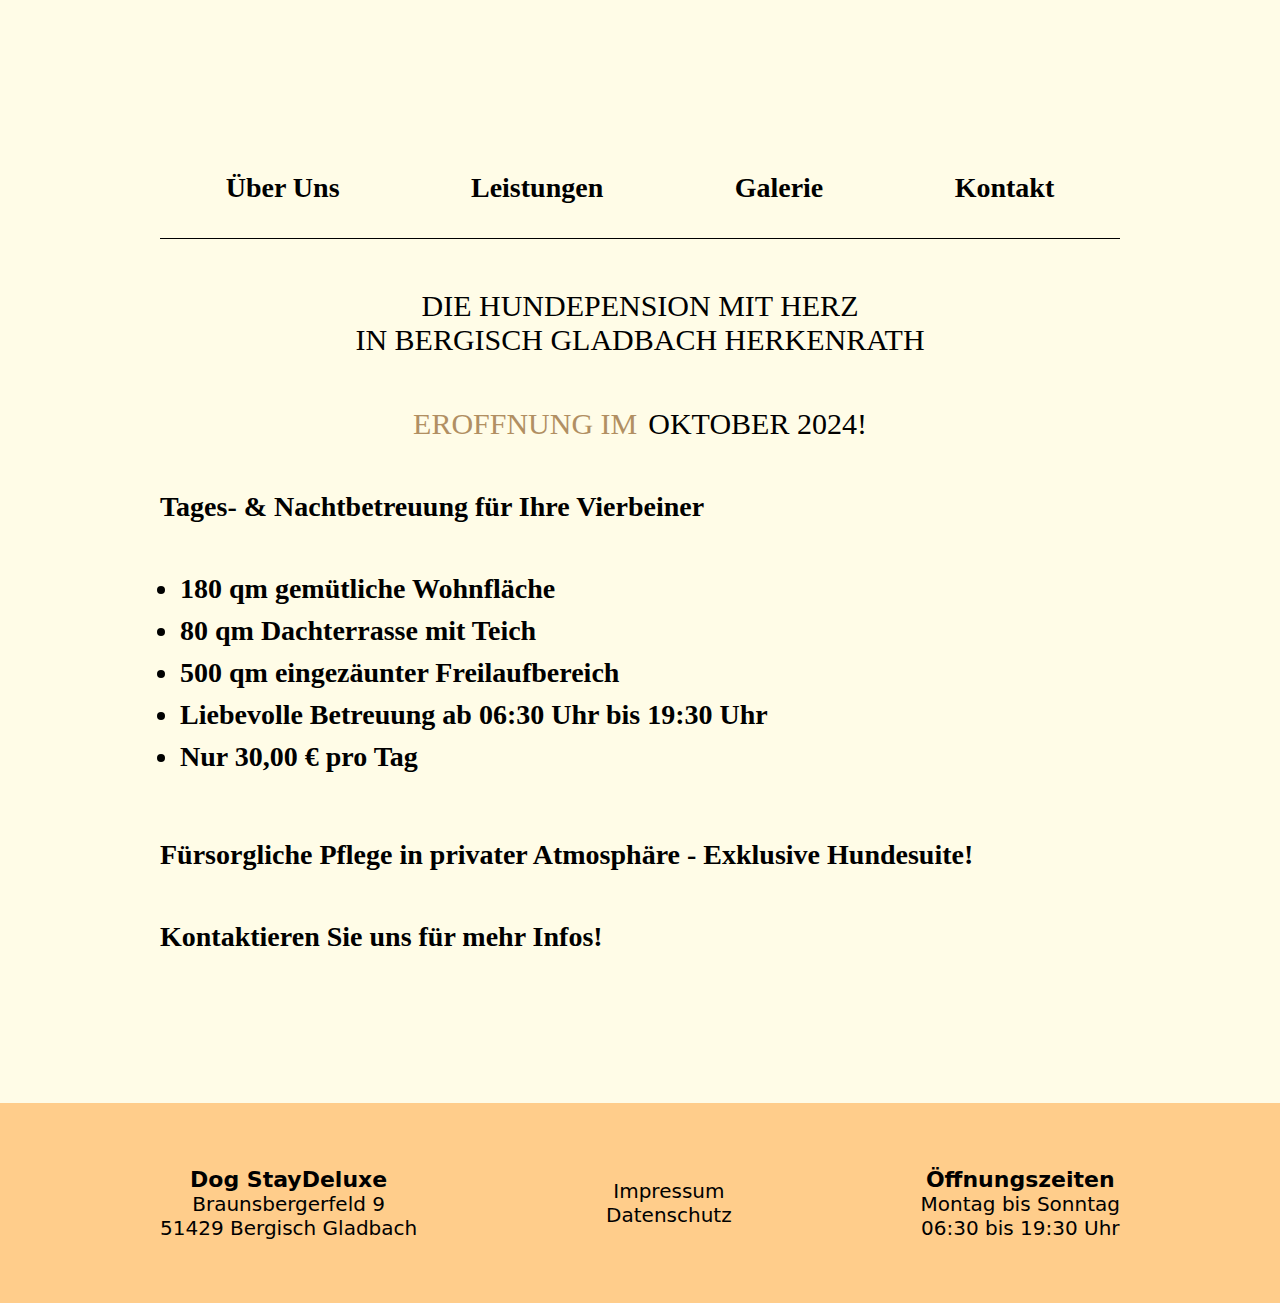
==== index.html @ 6c716760 "Add files via upload" ====
<!DOCTYPE html>

<html lang="en">

<head>

    <!-- Meta -->
    <meta charset="UTF-8">
    <meta name="viewport" content="width=device-width, initial-scale=1.0">

    <!-- Link -->
    <link rel="stylesheet" href="./style.css">
    <script src="./script.js" defer></script>

    <!-- Favicon -->
    <link rel="icon" type="image/x-icon" href="">

    <!-- Title -->
    <title>Dog StayDeluxe</title>

</head>

<body>

    <div class="patch patch-L" id="patch-1"><img src="./src/img/paw.png" alt=""></div>
    <div class="patch patch-L" id="patch-2"><img src="./src/img/paw.png" alt=""></div>

    <div class="container">

        <div class="logo">
            <a href="#">
                <img src="./src/img/logo.png" alt="">
            </a>
        </div>

        <div class="navbar">
            <a onclick="pageSwitch(1)" id="page_switch_1" class="navbar-active"><img src="./src/img/paw.png" alt="">
                <p>Über Uns</p>
            </a>
            <a onclick="pageSwitch(2)" id="page_switch_2"><img src="./src/img/paw.png" alt="">
                <p>Leistungen</p>
            </a>
            <a onclick="pageSwitch(3)" id="page_switch_3"><img src="./src/img/paw.png" alt="">
                <p>Galerie</p>
            </a>
            <a onclick="pageSwitch(4)" id="page_switch_4"><img src="./src/img/paw.png" alt="">
                <p>Kontakt</p>
            </a>
        </div>

        <section id="page_1">

            <div class="patch patch-L" id="patch-3"><img src="./src/img/bone.png" alt=""></div>

            <div class="title">
                <h1>Die Hundepension mit Herz</h1>
                <h1>in Bergisch Gladbach Herkenrath</h1>
            </div>

            <div class="title">
                <span>
                    <h1 class="txt-beige">Eroffnung im</h1>
                    <h1>Oktober 2024!</h1>
                </span>
            </div>

            <div class="subtitle">
                <h2>Tages- & Nachtbetreuung für Ihre Vierbeiner</h2>
            </div>

            <ul class="list">
                <h2>
                    <li>180 qm gemütliche Wohnfläche</li>
                </h2>
                <h2>
                    <li>80 qm Dachterrasse mit Teich</li>
                </h2>
                <h2>
                    <li>500 qm eingezäunter Freilaufbereich</li>
                </h2>
                <h2>
                    <li>Liebevolle Betreuung ab 06:30 Uhr bis 19:30 Uhr</li>
                </h2>
                <h2>
                    <li>Nur 30,00 € pro Tag</li>
                </h2>
            </ul>

            <div class="subtitle">
                <h2>Fürsorgliche Pflege in privater Atmosphäre - Exklusive Hundesuite!</h2>
            </div>

            <div class="subtitle">
                <h2>Kontaktieren Sie uns für mehr Infos!</h2>
            </div>

            <span class="home-img">
                <img src="./src/img/home.png" alt="">
            </span>

        </section>

        <section id="page_2">

            <div class="subtitle">
                <h2>Unsere Leistungen</h2>
            </div>

            <ul class="list">
                <h3>
                    <li>Tagesbetreuung & Nachtbetreuung für Ihren Hund</li>
                </h3>
                <h3>
                    <li>Großzügige Freilauņäche mit Bäumen, Sträuchern, Sand und Wasser</li>
                </h3>
                <h3>
                    <li> Gemütliche Holzhütte für Erholung und Schutz vor Wind und Wetter</li>
                </h3>
                <h3>
                    <li>Intensive und liebevolle Betreuung - Fürsorgliche Pflege in privater Atmosphäre</li>
                </h3>
            </ul>

            <div class="subtitle">
                <h2>Warum Dog StayDeluxe?</h2>
            </div>

            <ul class="list">
                <h3>
                    <li>Moderne und sichere Anlage</li>
                </h3>
                <h3>
                    <li>Engagiertes Team mit Herz und Erfahrung</li>
                </h3>
                <h3>
                    <li>Begrenzte Übernachtungsplätze für intensive Urlaubsbetreuung</li>
                </h3>
                <h3>
                    <li>Exklusive Hundesuite - Ihr Hund ist bei uns bestens aufgehoben!</li>
                </h3>
            </ul>

        </section>

        <section id="page_3">

            <div class="gallery-container">

                <h1>Galerie</h1>

                <div class="gallery">

                    <div class="gallery-column">
                        <img src="./src/img/gallery/1/1.jpg" alt="">
                        <img src="./src/img/gallery/1/2.jpg" alt="">
                        <img src="./src/img/gallery/1/3.jpg" alt="">
                        <img src="./src/img/gallery/1/4.jpg" alt="">
                        <img src="./src/img/gallery/1/5.jpg" alt="">
                        <img src="./src/img/gallery/1/6.jpg" alt="">
                        <img src="./src/img/gallery/1/7.jpg" alt="">
                        <img src="./src/img/gallery/1/8.jpg" alt="">
                        <img src="./src/img/gallery/1/9.jpg" alt="">
                    </div>

                    <div class="gallery-column">
                        <img src="./src/img/gallery/2/1.jpg" alt="">
                        <img src="./src/img/gallery/2/2.jpg" alt="">
                        <img src="./src/img/gallery/2/3.jpg" alt="">
                        <img src="./src/img/gallery/2/4.jpg" alt="">
                        <img src="./src/img/gallery/2/5.jpg" alt="">
                        <img src="./src/img/gallery/2/6.jpg" alt="">
                        <img src="./src/img/gallery/2/7.jpg" alt="">
                        <img src="./src/img/gallery/2/8.jpg" alt="">
                        <img src="./src/img/gallery/2/9.jpg" alt="">
                    </div>

                    <div class="gallery-column">
                        <img src="./src/img/gallery/3/1.jpg" alt="">
                        <img src="./src/img/gallery/3/2.jpg" alt="">
                        <img src="./src/img/gallery/3/3.jpg" alt="">
                        <img src="./src/img/gallery/3/4.jpg" alt="">
                        <img src="./src/img/gallery/3/5.jpg" alt="">
                        <img src="./src/img/gallery/3/6.jpg" alt="">
                        <img src="./src/img/gallery/3/7.jpg" alt="">
                        <img src="./src/img/gallery/3/8.jpg" alt="">
                        <img src="./src/img/gallery/3/9.jpg" alt="">
                    </div>

                </div>

            </div>

        </section>

        <section id="page_4">

            <div class="contact-container">

                <div class="contact-container-left">
                    <iframe
                        src="https://www.google.com/maps/embed?pb=!1m18!1m12!1m3!1d2511.412161683392!2d7.195212276875518!3d50.990055348364756!2m3!1f0!2f0!3f0!3m2!1i1024!2i768!4f13.1!3m3!1m2!1s0x47bed722d9f4b6f7%3A0x949e0a7d70e632f0!2sBraunsberger%20Feld%209%2C%2051429%20Bergisch%20Gladbach%2C%20Deutschland!5e0!3m2!1sde!2suk!4v1724325847123!5m2!1sde!2suk"
                        style="border:0;" allowfullscreen="" loading="lazy"
                        referrerpolicy="no-referrer-when-downgrade"></iframe>
                </div>

                <div class="contact-container-right">
                    <div class="contact-item">
                        <h2>
                            Tel. oder WhatsApp
                        </h2>
                        <a href="tel://01707020128" class="contact-item-txt">
                            0170 7020128
                        </a>
                    </div>

                    <div class="contact-item">
                        <h2>Öffnungszeiten</h2>
                        <div class="contact-item-txt">
                            <p>Montag bis Sonntag</p>
                            <p>Ab 06:30 Uhr</p>
                            <p>Abholung bis 19:30 Uhr</p>
                        </div>
                    </div>

                    <div class="contact-item">
                        <h2>Anfahrt</h2>
                        <div class="contact-item-txt">
                            <p>Braunsbergerfeld 9</p>
                            <p>51429 Bergisch Gladbach</p>
                        </div>
                    </div>
                </div>

            </div>

        </section>

    </div>

    <footer>
        <div class="footer-container">
            <div class="footer-item footer-item-secondary">
                <h4>Dog StayDeluxe</h4>
                <p>Braunsbergerfeld 9</p>
                <p>51429 Bergisch Gladbach</p>
            </div>
            <div class="footer-item">
                <a target="_blank" href="./impressum.html">Impressum</a>
                <a target="_blank" href="./datenschutz.html">Datenschutz</a>
            </div>
            <div class="footer-item footer-item-secondary">
                <h4>Öffnungszeiten</h4>
                <p>Montag bis Sonntag</p>
                <p>06:30 bis 19:30 Uhr</p>
            </div>
        </div>
    </footer>

</body>

</html>
---- style.css ----
/* ---------------------------------------------------------------------------------------------------- */
/*                                               Import                                                 */
/* ---------------------------------------------------------------------------------------------------- */

@font-face {
    font-family: 'Aristotelica';
    src: url('./src/fonts/Aristotelica.otf') format('woff');
    font-weight: normal;
    font-style: normal;
}

@font-face {
    font-family: 'Aquatico';
    src: url('./src/fonts/Aquatico.otf') format('woff');
    font-weight: normal;
    font-style: normal;
}

:root {
    --width: 960px;

    --margin: 50px;

    --bg-color: #FFFCE7;
    --txt-color-beige: #B18F62;
}

/* ---------------------------------------------------------------------------------------------------- */
/*                                                Body                                                  */
/* ---------------------------------------------------------------------------------------------------- */

body {
    margin: 0;
    padding: 0;

    background-color: var(--bg-color);

    font-family: "Aristotelica";

    display: flex;
    flex-direction: column;
    justify-content: center;
    align-items: center;

}

.container {
    width: var(--width);

    margin-top: 20px;
    margin-bottom: 50px;

    display: flex;
    flex-direction: column;
    align-items: center;
}

h1,
h2,
h3,
h4,
p,
a {
    margin: 0;
    padding: 0;
    text-decoration: none;
    color: inherit;
}

a {
    cursor: pointer;
}


/* ---------------------------------------------------------------------------------------------------- */
/*                                               Patches                                                */
/* ---------------------------------------------------------------------------------------------------- */

.patch {
    position: absolute;
}

.patch img {
    width: 100%;
}

.patch-S {
    width: 60px;
}

.patch-M {
    width: 80px;
}

.patch-L {
    width: 100px;
}

#patch-1 {
    top: 5vh;
    right: 5vw;

    transform: rotate(30deg);
}

#patch-2 {
    top: 20vh;
    left: 10vw;
}

#patch-3 {
    top: 700px;
    right: 25vw;

    transform: rotate(120deg)
}


/* ---------------------------------------------------------------------------------------------------- */
/*                                                Logo                                                  */
/* ---------------------------------------------------------------------------------------------------- */

.logo {
    width: 450px;

    margin-top: var(--margin);
}

.logo img {
    width: 100%;
}

/* ---------------------------------------------------------------------------------------------------- */
/*                                               Navbar                                                 */
/* ---------------------------------------------------------------------------------------------------- */

.navbar {
    width: 100%;
    height: 100px;

    margin-top: var(--margin);

    border-bottom: 1px solid black;

    font-family: "Aristotelica";
    font-size: 28px;
    font-weight: 600;

    display: flex;
    flex-direction: row;
    justify-content: space-around;
    align-items: center;
}

.navbar a {
    position: relative;

    display: flex;
    flex-direction: row;
    justify-content: flex-end;
    align-items: center;

    gap: 5px;

    cursor: pointer;
}

.navbar a img {
    width: 25px;
    transform: translateY(-2px);

    position: absolute;
    left: -30px;

    display: none;
}

.navbar a:hover img,
.navbar-active img {
    display: flex !important;
}


/* ---------------------------------------------------------------------------------------------------- */
/*                                               Pages                                                  */
/* ---------------------------------------------------------------------------------------------------- */

#page_1 {
    width: 100%;

    display: flex;
    flex-direction: column;
    justify-content: center;
    align-items: center;
}

#page_2 {
    width: 100%;

    display: none;
    flex-direction: column;
    justify-content: center;
    align-items: center;
}

#page_3 {
    width: 100%;

    display: none;
    flex-direction: column;
    justify-content: center;
    align-items: center;
}

#page_4 {
    width: 100%;

    display: none;
    flex-direction: column;
    justify-content: center;
    align-items: center;
}


/* ---------------------------------------------------------------------------------------------------- */
/*                                                Items                                                 */
/* ---------------------------------------------------------------------------------------------------- */

.title {
    margin-top: var(--margin);

    display: flex;
    flex-direction: column;
    justify-content: center;
    align-items: center;

    text-transform: uppercase;
}

.title span {
    display: flex;
    flex-direction: row;
    align-items: center;

    gap: 11px;
}

h1 {
    font-family: "Aquatico";
    text-align: center;

    font-size: 30px;
    font-weight: 300;
}

.subtitle {
    width: 100%;

    margin-top: var(--margin);

    display: flex;
    flex-direction: row;
    gap: 10px;
}

h2 {
    font-family: "Aristotelica";
    text-align: left;

    font-size: 28px;
    font-weight: 600;
}

h3 {
    font-family: "Aristotelica";
    text-align: left;

    font-size: 28px;
    font-weight: 400;
}


.list {
    width: 100%;

    margin-top: var(--margin);

    display: flex;
    flex-direction: column;

    gap: 10px;
}

/* ---------------------------------------------------------------------------------------------------- */
/*                                              Gallerie                                                */
/* ---------------------------------------------------------------------------------------------------- */

.gallery-container {
    margin-top: var(--margin);
}

.gallery-container h1 {
    margin-bottom: var(--margin);
}

.gallery {
    display: flex;
    flex-direction: row;

    gap: 20px;
}

.gallery-column {
    display: flex;
    flex-direction: column;

    gap: 20px
}

.gallery img {
    width: 100%;
    height: 100%;

    border-radius: 5px;

    object-fit: cover;

    transition: all 0.2s ease;
    cursor: pointer;
}

.gallery img:hover {
    transform: scale(1.03);
}


/* ---------------------------------------------------------------------------------------------------- */
/*                                              Contact                                                 */
/* ---------------------------------------------------------------------------------------------------- */

.contact-container {
    width: 100%;

    display: flex;
    flex-direction: row;
    justify-content: left;
}

.contact-item {
    width: 100%;

    margin-top: var(--margin);

    display: flex;
    flex-direction: column;
}

.contact-item-txt {
    margin-top: 20px;

    font-size: 22px;
    font-weight: 600;

    display: flex;
    flex-direction: column;

    gap: 10px;
}

.contact-item h2 {
    text-decoration: underline;

    font-weight: 700;

    cursor: default;
}

.contact-container-left iframe {
    width: 500px;
    height: 400px;

    margin-top: 35px;
}

.contact-container-right {
    margin-left: 50px;
}


/* ---------------------------------------------------------------------------------------------------- */
/*                                                imgs                                                  */
/* ---------------------------------------------------------------------------------------------------- */

.home-img {
    width: 844px;
    margin-top: var(--margin);

    display: flex;
    flex-direction: row;
    justify-content: center;
    align-items: center;
}

.home-img img {
    width: 100%;
}


/* ---------------------------------------------------------------------------------------------------- */
/*                                                footer                                                */
/* ---------------------------------------------------------------------------------------------------- */

footer {
    width: 100%;
    height: 200px;

    margin-top: var(--margin);

    background-color: #ffcd8b;

    font-family: system-ui, -apple-system, BlinkMacSystemFont, 'Segoe UI', Roboto, Oxygen, Ubuntu, Cantarell, 'Open Sans', 'Helvetica Neue', sans-serif;

    display: flex;
    justify-content: center;
    align-items: center;
}

.footer-container {
    width: var(--width);

    height: 150px;

    display: flex;
    flex-direction: row;
    justify-content: space-between;
    align-items: center;
}

.footer-item {
    display: flex;
    flex-direction: column;
    justify-content: center;
    align-items: center;

    text-align: center;
}

.footer-item a:hover {
    text-decoration: underline;
}

h4 {
    font-size: 22px;
}

.footer-item p,
.footer-item a {
    font-size: 20px;
}


/* ---------------------------------------------------------------------------------------------------- */
/*                                                 txt                                                  */
/* ---------------------------------------------------------------------------------------------------- */

.txt-beige {
    color: var(--txt-color-beige);
}


/* ---------------------------------------------------------------------------------------------------- */
/*                                                Media                                                 */
/* ---------------------------------------------------------------------------------------------------- */

@media screen and (max-width: 980px) {
    :root {
        --width: 90vw;
    }

    .patch {
        display: none;
    }

    .patch-imgs {
        display: flex;
    }

    .logo {
        width: 400px;
    }

    h1 {
        font-size: 26px;
    }

    h2, h3, .contact-item-txt {
        font-size: 24px;
    }

    .home-img {
        width: 100%;
    }

    .contact-container-left iframe {
        width: 400px;
    }
}

@media screen and (max-width: 770px) {
    .logo {
        width: 350px;
    }

    .footer-item-secondary {
        display: none;
    }

    .footer-container {
        justify-content: center;
    }

    .gallery {
        flex-direction: column;
    }

    .gallery img:hover {
        transform: none;
    }

    .contact-container {
        flex-direction: column-reverse;
        align-items: center;
        justify-content: left;
    }

    .contact-container-right {
        width: 80vw;

        margin-left: 0;
        justify-content: space-between;
    }

    .contact-item {
        width: 80vw;
        flex-direction: row;
        justify-content: space-between;
    }

    .contact-item-txt {
        margin-top: 0;
        text-align: right;
    }

    .contact-container-left iframe {
        width: var(--width);
        height: 300px;
    }
}

@media screen and (max-width: 670px) {
    .logo {
        width: 300px;
    }

    h1 {
        font-size: 22px;
    }

    h2, h3, .contact-item-txt {
        font-size: 20px;
    }

    .navbar {
        font-size: 23px;
    }

    .navbar a img {
        width: 22px;
        transform: translateX(3px) translateY(-3px);
    }
}

@media screen and (max-width: 605px) {
    :root {
        --margin: 40px;
    }

    .logo {
        width: 250px;
    }

    .navbar {
        font-size: 23px;
    }

    .navbar a:hover img,
    .navbar-active img {
        display: none !important;
    }

    .navbar-active {
        border-bottom: 1px solid black;
        padding-bottom: 4px;
    }
}

@media screen and (max-width: 500px) {
    :root {
        --margin: 30px;
    }

    h1 {
        font-size: 20px;
    }

    h2, h3, .contact-item-txt {
        font-size: 18px;
    }

    .navbar {
        font-size: 20px;
    }
}

@media screen and (max-width: 380px) {
    h1 {
        font-size: 18px;
    }

    h2, h3, .contact-item-txt {
        font-size: 16px;
    }
}
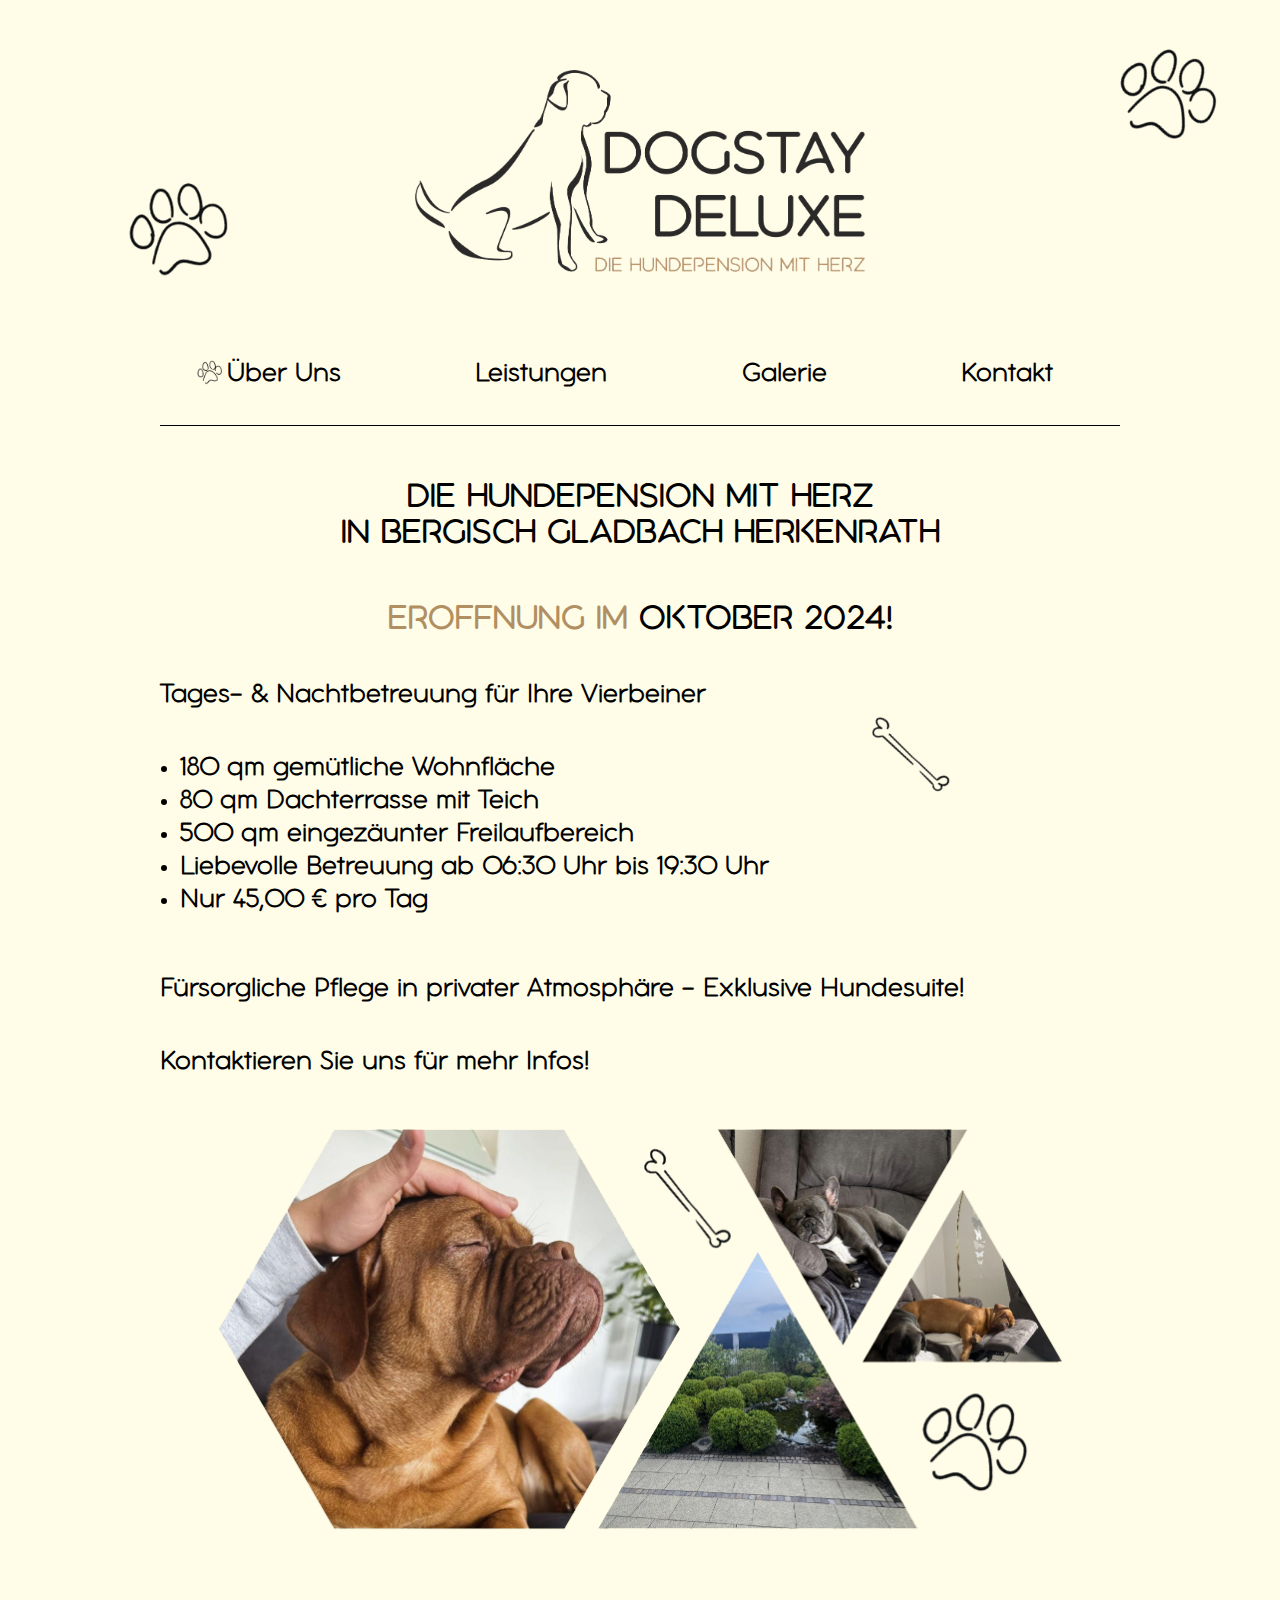
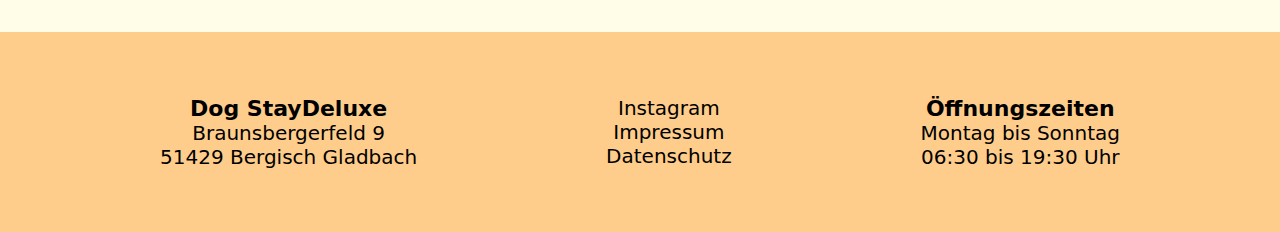
==== commit 003dc92b: "Add files via upload" ====
--- a/index.html
+++ b/index.html
@@ -82,7 +82,7 @@
                     <li>Liebevolle Betreuung ab 06:30 Uhr bis 19:30 Uhr</li>
                 </h2>
                 <h2>
-                    <li>Nur 30,00 € pro Tag</li>
+                    <li>Nur 45,00 € pro Tag</li>
                 </h2>
             </ul>
 
@@ -196,13 +196,6 @@
 
             <div class="contact-container">
 
-                <div class="contact-container-left">
-                    <iframe
-                        src="https://www.google.com/maps/embed?pb=!1m18!1m12!1m3!1d2511.412161683392!2d7.195212276875518!3d50.990055348364756!2m3!1f0!2f0!3f0!3m2!1i1024!2i768!4f13.1!3m3!1m2!1s0x47bed722d9f4b6f7%3A0x949e0a7d70e632f0!2sBraunsberger%20Feld%209%2C%2051429%20Bergisch%20Gladbach%2C%20Deutschland!5e0!3m2!1sde!2suk!4v1724325847123!5m2!1sde!2suk"
-                        style="border:0;" allowfullscreen="" loading="lazy"
-                        referrerpolicy="no-referrer-when-downgrade"></iframe>
-                </div>
-
                 <div class="contact-container-right">
                     <div class="contact-item">
                         <h2>
@@ -245,8 +238,9 @@
                 <p>51429 Bergisch Gladbach</p>
             </div>
             <div class="footer-item">
-                <a target="_blank" href="./impressum.html">Impressum</a>
-                <a target="_blank" href="./datenschutz.html">Datenschutz</a>
+                <a target="_blank" href="https://instagram.com/dog_stay_deluxe/">Instagram</a>
+                <a href="./impressum.html">Impressum</a>
+                <a href="./datenschutz.html">Datenschutz</a>
             </div>
             <div class="footer-item footer-item-secondary">
                 <h4>Öffnungszeiten</h4>
--- a/style.css
+++ b/style.css
@@ -460,6 +460,36 @@
 
 
 /* ---------------------------------------------------------------------------------------------------- */
+/*                                             imprint                                                  */
+/* ---------------------------------------------------------------------------------------------------- */
+
+.imprint {
+    width: var(--width);
+    margin-top: var(--margin);
+
+    display: flex;
+    flex-direction: column;
+    gap: 25px;
+}
+
+.imprint * {
+    text-align: left;
+    list-style: none;
+}
+
+.imprint h3 {
+    font-size: 20px;
+    font-weight: 600;
+}
+
+.imprint-container {
+    display: flex;
+    flex-direction: column;
+    gap: 10px;
+}
+
+
+/* ---------------------------------------------------------------------------------------------------- */
 /*                                                 txt                                                  */
 /* ---------------------------------------------------------------------------------------------------- */
 
@@ -503,6 +533,10 @@
 
     .contact-container-left iframe {
         width: 400px;
+    }
+
+    .imprint-head {
+        font-size: 28px;
     }
 }
 
@@ -534,14 +568,14 @@
     }
 
     .contact-container-right {
-        width: 80vw;
+        width: var(--width);
 
         margin-left: 0;
         justify-content: space-between;
     }
 
     .contact-item {
-        width: 80vw;
+        width: var(--width);
         flex-direction: row;
         justify-content: space-between;
     }
@@ -571,13 +605,17 @@
     }
 
     .navbar {
-        font-size: 23px;
+        font-size: 21px;
     }
 
     .navbar a img {
         width: 22px;
         transform: translateX(3px) translateY(-3px);
     }
+
+    .imprint-head {
+        font-size: 24px;
+    }
 }
 
 @media screen and (max-width: 605px) {
@@ -590,7 +628,7 @@
     }
 
     .navbar {
-        font-size: 23px;
+        font-size: 20px;
     }
 
     .navbar a:hover img,
@@ -602,6 +640,10 @@
         border-bottom: 1px solid black;
         padding-bottom: 4px;
     }
+
+    .imprint-head {
+        font-size: 24px;
+    }
 }
 
 @media screen and (max-width: 500px) {
@@ -618,7 +660,11 @@
     }
 
     .navbar {
-        font-size: 20px;
+        font-size: 18px;
+    }
+
+    .imprint-head {
+        font-size: 24px;
     }
 }
 
@@ -630,4 +676,8 @@
     h2, h3, .contact-item-txt {
         font-size: 16px;
     }
+
+    .imprint-head {
+        font-size: 28px;
+    }
 }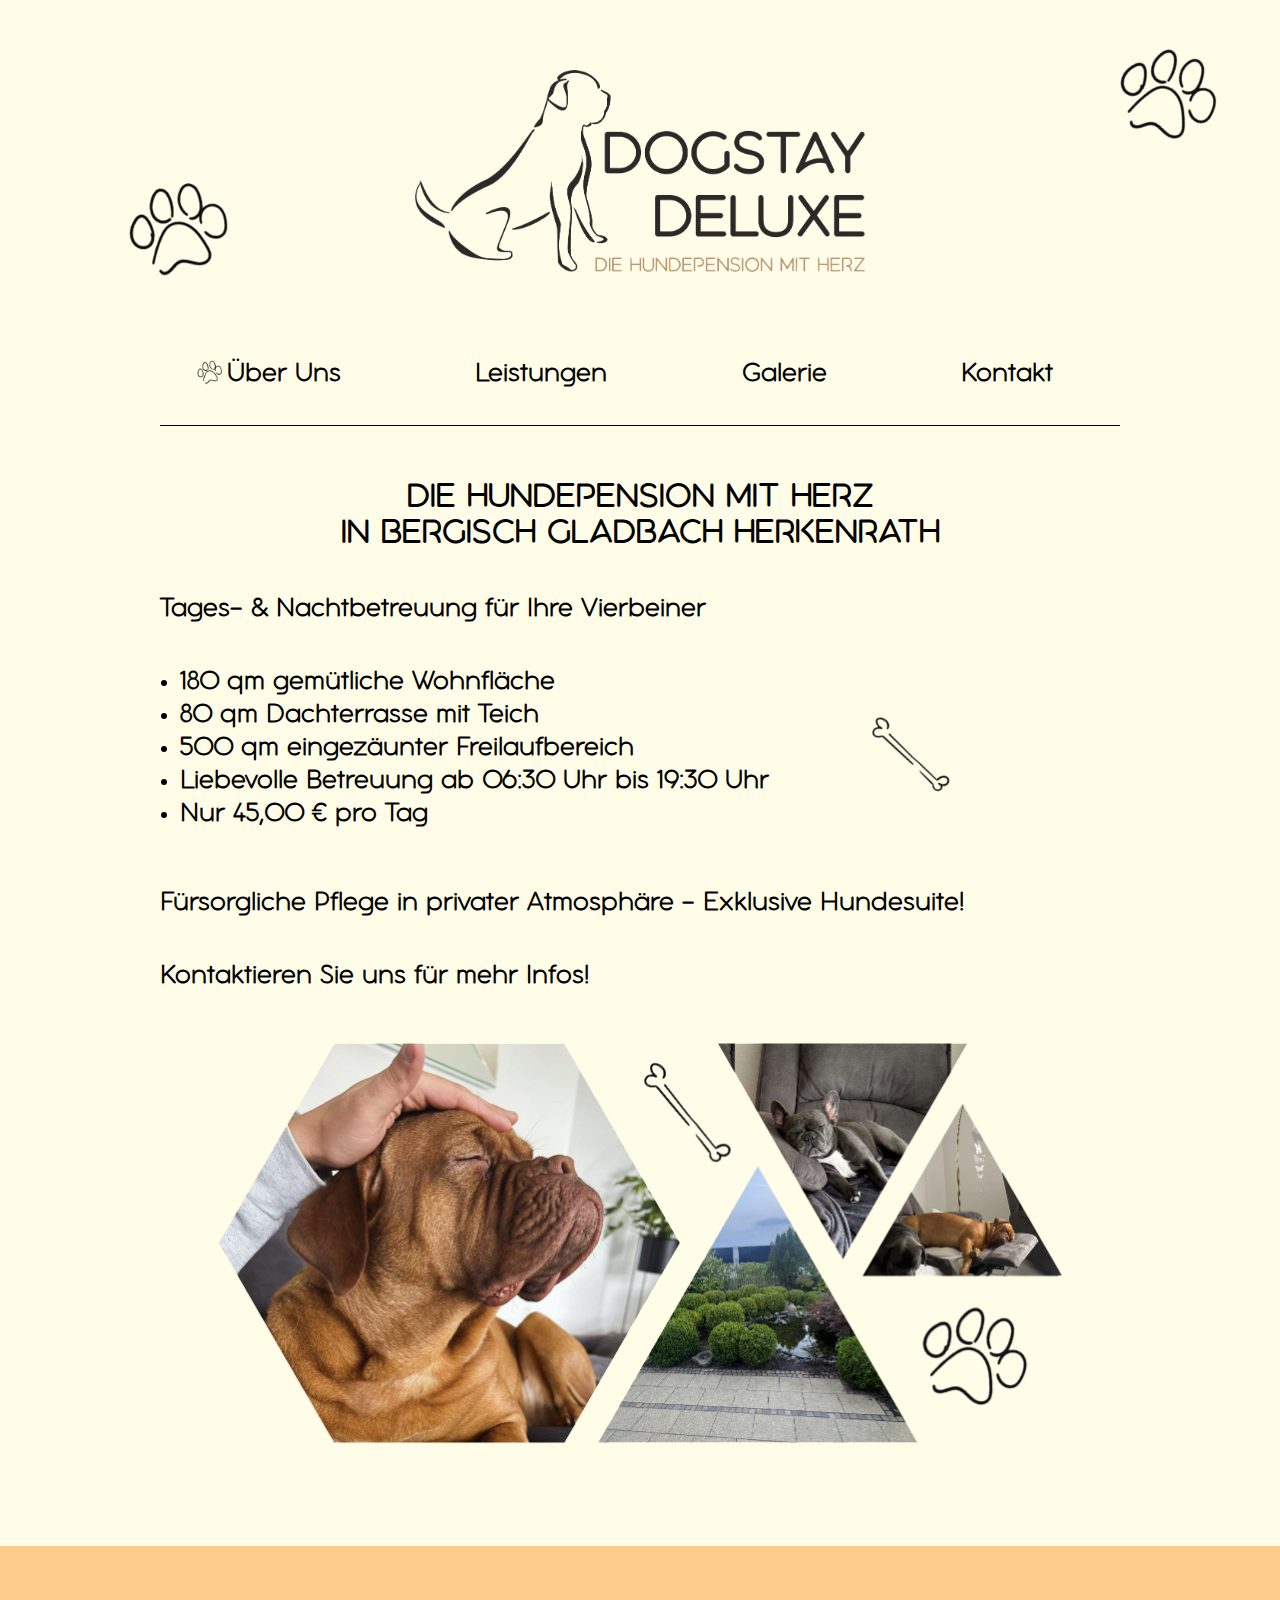
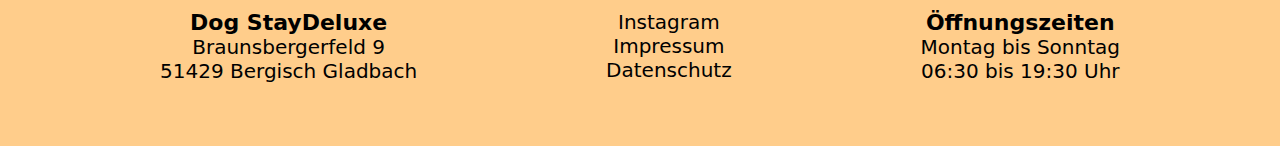
==== commit 44dc9f41: "Add files via upload" ====
--- a/index.html
+++ b/index.html
@@ -57,13 +57,6 @@
                 <h1>in Bergisch Gladbach Herkenrath</h1>
             </div>
 
-            <div class="title">
-                <span>
-                    <h1 class="txt-beige">Eroffnung im</h1>
-                    <h1>Oktober 2024!</h1>
-                </span>
-            </div>
-
             <div class="subtitle">
                 <h2>Tages- & Nachtbetreuung für Ihre Vierbeiner</h2>
             </div>
@@ -145,6 +138,16 @@
         <section id="page_3">
 
             <div class="gallery-container">
+
+                <h1>Videos</h1>
+
+                <div class="videos">
+
+                    <video autoplay loop muted src="./src/img/gallery/video/1.mp4"></video>
+                    <video autoplay loop muted src="./src/img/gallery/video/2.mp4"></video>
+                    <video autoplay loop muted src="./src/img/gallery/video/3.mp4"></video>
+
+                </div>
 
                 <h1>Galerie</h1>
 
@@ -160,6 +163,9 @@
                         <img src="./src/img/gallery/1/7.jpg" alt="">
                         <img src="./src/img/gallery/1/8.jpg" alt="">
                         <img src="./src/img/gallery/1/9.jpg" alt="">
+                        <img src="./src/img/gallery/1/10.jpg" alt="">
+                        <img src="./src/img/gallery/1/11.jpg" alt="">
+                        <img src="./src/img/gallery/1/12.jpg" alt="">
                     </div>
 
                     <div class="gallery-column">
@@ -172,6 +178,8 @@
                         <img src="./src/img/gallery/2/7.jpg" alt="">
                         <img src="./src/img/gallery/2/8.jpg" alt="">
                         <img src="./src/img/gallery/2/9.jpg" alt="">
+                        <img src="./src/img/gallery/2/10.jpg" alt="">
+                        <img src="./src/img/gallery/2/11.jpg" alt="">
                     </div>
 
                     <div class="gallery-column">
@@ -184,6 +192,10 @@
                         <img src="./src/img/gallery/3/7.jpg" alt="">
                         <img src="./src/img/gallery/3/8.jpg" alt="">
                         <img src="./src/img/gallery/3/9.jpg" alt="">
+                        <img src="./src/img/gallery/3/10.jpg" alt="">
+                        <img src="./src/img/gallery/3/11.jpg" alt="">
+                        <img src="./src/img/gallery/3/12.jpg" alt="">
+                        <img src="./src/img/gallery/3/13.jpg" alt="">
                     </div>
 
                 </div>
@@ -196,31 +208,49 @@
 
             <div class="contact-container">
 
-                <div class="contact-container-right">
-                    <div class="contact-item">
-                        <h2>
-                            Tel. oder WhatsApp
-                        </h2>
-                        <a href="tel://01707020128" class="contact-item-txt">
-                            0170 7020128
-                        </a>
-                    </div>
-
-                    <div class="contact-item">
-                        <h2>Öffnungszeiten</h2>
-                        <div class="contact-item-txt">
-                            <p>Montag bis Sonntag</p>
-                            <p>Ab 06:30 Uhr</p>
-                            <p>Abholung bis 19:30 Uhr</p>
-                        </div>
-                    </div>
-
-                    <div class="contact-item">
-                        <h2>Anfahrt</h2>
-                        <div class="contact-item-txt">
-                            <p>Braunsbergerfeld 9</p>
-                            <p>51429 Bergisch Gladbach</p>
-                        </div>
+                <h1>Kontakt</h1>
+
+                <div class="contact-item">
+                    <h2>
+                        Tel. oder WhatsApp
+                    </h2>
+                    <a href="tel://01707020128" class="contact-item-txt">
+                        0170 7020128
+                    </a>
+                </div>
+
+                <div class="contact-item">
+                    <h2>
+                        E-Mail
+                    </h2>
+                    <a href="mailto://info@dogstay.de" class="contact-item-txt">
+                        info@dogstay.de
+                    </a>
+                </div>
+
+                <div class="contact-item">
+                    <h2>Anfahrt</h2>
+                    <div class="contact-item-txt">
+                        <p>Braunsbergerfeld 9</p>
+                        <p>51429 Bergisch Gladbach</p>
+                    </div>
+                </div>
+
+                <h1>Oeffnungszeiten</h1>
+
+                <div class="contact-item">
+                    <h2>Hundetagesstätte</h2>
+                    <div class="contact-item-txt">
+                        <p>Montag bis Sonntag</p>
+                        <p>Ab 06:30 Uhr</p>
+                        <p>Abholung bis 19:30 Uhr</p>
+                    </div>
+                </div>
+
+                <div class="contact-item">
+                    <h2>Urlaubsbetreuung</h2>
+                    <div class="contact-item-txt">
+                        <p>Individuell nach Absprache</p>
                     </div>
                 </div>
 
--- a/style.css
+++ b/style.css
@@ -295,6 +295,24 @@
 /*                                              Gallerie                                                */
 /* ---------------------------------------------------------------------------------------------------- */
 
+.videos {
+    width: var(--width);
+    
+    margin-top: var(--margin);
+    margin-bottom: var(--margin);
+
+    display: flex;
+    flex-direction: row;
+    justify-content: space-between;
+    align-items: center;
+
+    gap: 20px;
+}
+
+.videos video {
+    width: calc((100% - 40px) / 3);
+}
+
 .gallery-container {
     margin-top: var(--margin);
 }
@@ -317,7 +335,7 @@
     gap: 20px
 }
 
-.gallery img {
+.gallery img, .gallery video{
     width: 100%;
     height: 100%;
 
@@ -329,7 +347,7 @@
     cursor: pointer;
 }
 
-.gallery img:hover {
+.gallery img:hover, .gallery video:hover {
     transform: scale(1.03);
 }
 
@@ -342,7 +360,7 @@
     width: 100%;
 
     display: flex;
-    flex-direction: row;
+    flex-direction: column;
     justify-content: left;
 }
 
@@ -375,15 +393,8 @@
     cursor: default;
 }
 
-.contact-container-left iframe {
-    width: 500px;
-    height: 400px;
-
-    margin-top: 35px;
-}
-
-.contact-container-right {
-    margin-left: 50px;
+.contact-container h1 {
+    margin-top: var(--margin);
 }
 
 
@@ -531,10 +542,6 @@
         width: 100%;
     }
 
-    .contact-container-left iframe {
-        width: 400px;
-    }
-
     .imprint-head {
         font-size: 28px;
     }
@@ -553,25 +560,25 @@
         justify-content: center;
     }
 
+    .videos {
+        flex-direction: column;
+    }
+
+    .videos video {
+        width: 100%;
+    }
+
     .gallery {
         flex-direction: column;
     }
 
-    .gallery img:hover {
+    .gallery img:hover, .gallery video:hover {
         transform: none;
     }
 
     .contact-container {
-        flex-direction: column-reverse;
         align-items: center;
         justify-content: left;
-    }
-
-    .contact-container-right {
-        width: var(--width);
-
-        margin-left: 0;
-        justify-content: space-between;
     }
 
     .contact-item {
@@ -584,11 +591,6 @@
         margin-top: 0;
         text-align: right;
     }
-
-    .contact-container-left iframe {
-        width: var(--width);
-        height: 300px;
-    }
 }
 
 @media screen and (max-width: 670px) {
